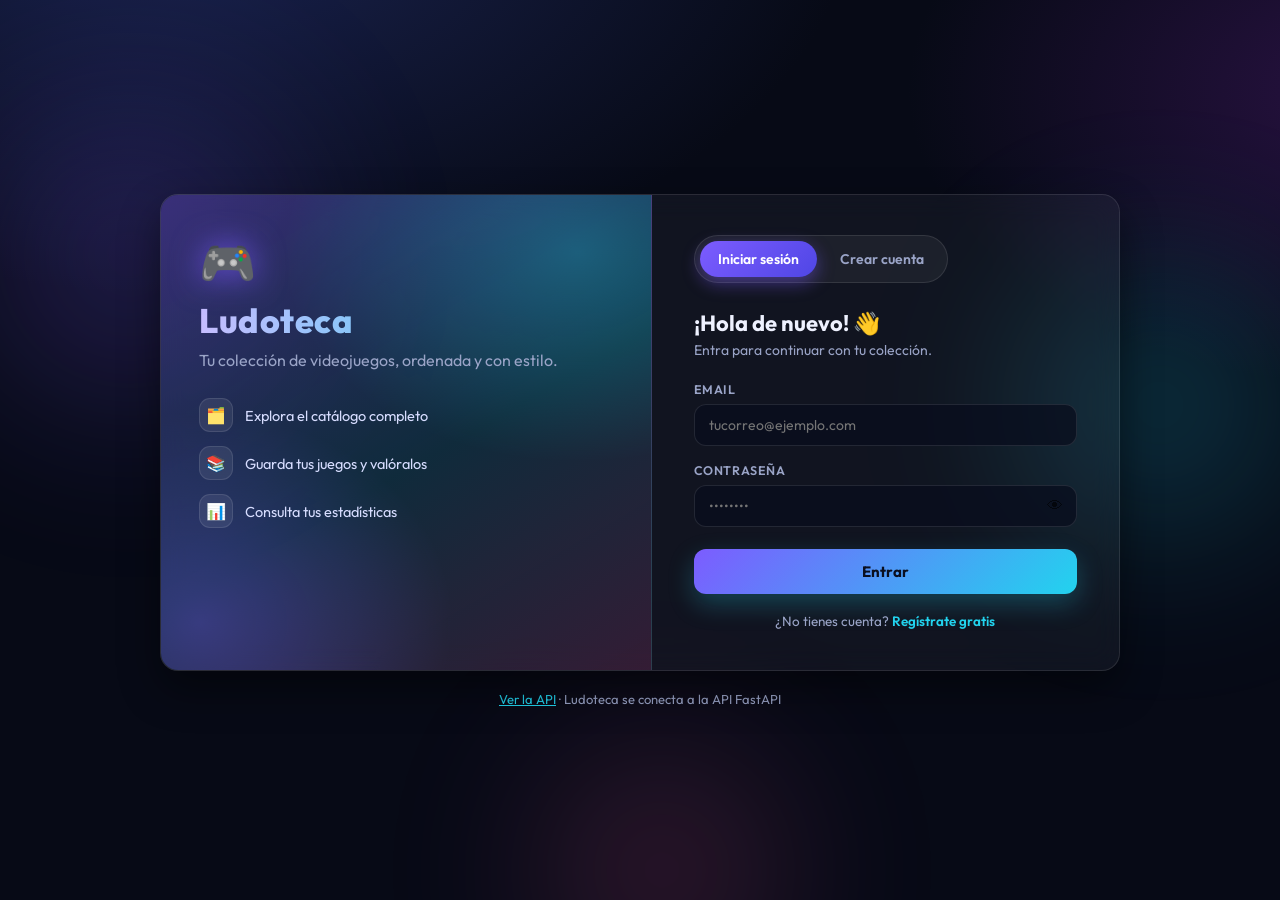
==== frontend/login.html @ 8a9a47ad "Agregado inicio de sesión" ====
<!doctype html>
<html lang="es">
<head>
  <meta charset="utf-8">
  <meta name="viewport" content="width=device-width, initial-scale=1">
  <meta name="theme-color" content="#070a16">
  <title>Entrar · Ludoteca</title>
  <link rel="preconnect" href="https://fonts.googleapis.com">
  <link rel="preconnect" href="https://fonts.gstatic.com" crossorigin>
  <link href="https://fonts.googleapis.com/css2?family=Outfit:wght@400;500;700;800&family=Inter:wght@400;500;600&display=swap" rel="stylesheet">
  <link rel="stylesheet" href="styles.css">
</head>
<body class="auth-body">
  <!-- Fondo animado -->
  <div class="blobs" aria-hidden="true">
    <span class="blob b1"></span>
    <span class="blob b2"></span>
    <span class="blob b3"></span>
  </div>

  <main class="auth-envoltorio">
    <section class="auth-card glass">
      <!-- Lado decorativo -->
      <aside class="auth-lado">
        <div class="auth-lado-contenido">
          <span class="auth-logo">🎮</span>
          <h1 class="auth-marca">Ludoteca</h1>
          <p class="auth-claim">Tu colección de videojuegos, ordenada y con estilo.</p>
          <ul class="auth-puntos">
            <li><span>🗂️</span> Explora el catálogo completo</li>
            <li><span>📚</span> Guarda tus juegos y valóralos</li>
            <li><span>📊</span> Consulta tus estadísticas</li>
          </ul>
        </div>
        <div class="auth-lado-brillo" aria-hidden="true"></div>
      </aside>

      <!-- Lado del formulario -->
      <div class="auth-form-lado">
        <div class="auth-tabs" role="tablist">
          <button class="auth-tab activo" id="tab-login" data-vista="login" role="tab">Iniciar sesión</button>
          <button class="auth-tab" id="tab-registro" data-vista="registro" role="tab">Crear cuenta</button>
        </div>

        <!-- Formulario: iniciar sesión -->
        <form class="auth-form" id="form-login" novalidate>
          <h2>¡Hola de nuevo! 👋</h2>
          <p class="auth-sub">Entra para continuar con tu colección.</p>

          <label class="auth-campo">
            <span>Email</span>
            <input type="email" name="email" autocomplete="username"
                   placeholder="tucorreo@ejemplo.com" required>
          </label>

          <label class="auth-campo">
            <span>Contraseña</span>
            <span class="auth-input-con-pico">
              <input type="password" name="password" autocomplete="current-password"
                     placeholder="••••••••" required>
              <button type="button" class="auth-ojo" data-ver title="Mostrar contraseña">👁</button>
            </span>
          </label>

          <button type="submit" class="btn btn-primario auth-enviar">Entrar</button>
          <p class="auth-pie-texto">
            ¿No tienes cuenta?
            <a href="#" data-ir="registro">Regístrate gratis</a>
          </p>
        </form>

        <!-- Formulario: crear cuenta -->
        <form class="auth-form" id="form-registro" novalidate hidden>
          <h2>Crea tu cuenta ✨</h2>
          <p class="auth-sub">Tardas menos que en instalar un juego.</p>

          <label class="auth-campo">
            <span>Nombre</span>
            <input type="text" name="nombre" autocomplete="nickname"
                   placeholder="¿Cómo te llamas?" maxlength="50" required>
          </label>

          <label class="auth-campo">
            <span>Email</span>
            <input type="email" name="email" autocomplete="username"
                   placeholder="tucorreo@ejemplo.com" required>
          </label>

          <label class="auth-campo">
            <span>Contraseña</span>
            <span class="auth-input-con-pico">
              <input type="password" name="password" autocomplete="new-password"
                     placeholder="Mínimo 6 caracteres" minlength="6" maxlength="72" required>
              <button type="button" class="auth-ojo" data-ver title="Mostrar contraseña">👁</button>
            </span>
          </label>

          <button type="submit" class="btn btn-primario auth-enviar">Crear cuenta</button>
          <p class="auth-pie-texto">
            ¿Ya tienes cuenta?
            <a href="#" data-ir="login">Inicia sesión</a>
          </p>
        </form>

        <p class="auth-aviso" id="auth-aviso" hidden></p>
      </div>
    </section>

    <p class="auth-volver">
      <a id="enlace-docs" href="/docs" target="_blank" rel="noopener">Ver la API</a>
      · Ludoteca se conecta a la API FastAPI
    </p>
  </main>

  <div class="toasts" id="toasts"></div>
  <script src="auth.js"></script>
</body>
</html>
---- frontend/styles.css ----
/* ============================================================
   Ludoteca · estilos
   ============================================================ */
:root {
  --bg: #070a16;
  --bg-2: #0d1226;
  --panel: rgba(255, 255, 255, 0.045);
  --panel-fuerte: rgba(255, 255, 255, 0.075);
  --borde: rgba(255, 255, 255, 0.10);
  --texto: #eef1ff;
  --suave: #9aa4c7;
  --violeta: #7c5cff;
  --cyan: #22d3ee;
  --rosa: #ff5ea8;
  --verde: #34d399;
  --ambar: #fbbf24;
  --rojo: #f87171;
  --radio: 18px;
  --sombra: 0 18px 40px rgba(0, 0, 0, 0.45);
  --fuente: "Outfit", "Inter", system-ui, sans-serif;
}

* { box-sizing: border-box; }

html, body { height: 100%; }

body {
  margin: 0;
  font-family: var(--fuente);
  color: var(--texto);
  background: radial-gradient(1200px 700px at 15% -10%, #1a2350 0%, transparent 55%),
              radial-gradient(1000px 600px at 110% 10%, #2a1244 0%, transparent 50%),
              var(--bg);
  min-height: 100vh;
  overflow-x: hidden;
}

body.sin-scroll { overflow: hidden; }

a { color: var(--cyan); }

/* ---------- Fondo animado ---------- */
.blobs { position: fixed; inset: 0; z-index: -1; overflow: hidden; }
.blob {
  position: absolute; border-radius: 50%;
  filter: blur(90px); opacity: 0.35;
  animation: flotar 18s ease-in-out infinite;
}
.b1 { width: 420px; height: 420px; left: -80px; top: 5%;
      background: radial-gradient(circle, var(--violeta), transparent 70%); }
.b2 { width: 360px; height: 360px; right: -60px; top: 25%;
      background: radial-gradient(circle, var(--cyan), transparent 70%);
      animation-delay: -6s; }
.b3 { width: 300px; height: 300px; left: 40%; bottom: -120px;
      background: radial-gradient(circle, var(--rosa), transparent 70%);
      animation-delay: -12s; }
@keyframes flotar {
  0%, 100% { transform: translate(0, 0) scale(1); }
  50% { transform: translate(40px, -35px) scale(1.12); }
}

/* ---------- Cristal ---------- */
.glass {
  background: var(--panel);
  border: 1px solid var(--borde);
  border-radius: var(--radio);
  backdrop-filter: blur(14px);
  -webkit-backdrop-filter: blur(14px);
}

/* ---------- Cabecera ---------- */
.topbar {
  position: sticky; top: 0; z-index: 40;
  display: flex; align-items: center; gap: 18px; flex-wrap: wrap;
  padding: 14px clamp(16px, 4vw, 40px);
  background: rgba(7, 10, 22, 0.72);
  backdrop-filter: blur(16px);
  border-bottom: 1px solid var(--borde);
}
.brand { display: flex; align-items: center; gap: 12px; margin-right: auto; }
.logo {
  font-size: 30px; line-height: 1;
  filter: drop-shadow(0 0 12px rgba(124, 92, 255, 0.7));
  animation: girar 6s ease-in-out infinite;
}
@keyframes girar { 0%,100% { transform: rotate(-8deg); } 50% { transform: rotate(8deg); } }
.brand-texto h1 {
  margin: 0; font-size: 22px; font-weight: 800; letter-spacing: 0.4px;
  background: linear-gradient(90deg, #c7bdff, var(--cyan));
  -webkit-background-clip: text; background-clip: text; color: transparent;
}
.brand-texto p { margin: 0; font-size: 12px; color: var(--suave); }

/* Botón "Nuevo juego" + chip de usuario */
.topbar-acciones { display: flex; align-items: center; gap: 16px; }

.tabs { display: flex; gap: 6px; background: rgba(255,255,255,.04);
        padding: 5px; border-radius: 999px; border: 1px solid var(--borde); }
.tab {
  border: none; background: transparent; color: var(--suave);
  font-family: inherit; font-size: 14px; font-weight: 600;
  padding: 9px 16px; border-radius: 999px; cursor: pointer;
  transition: all .22s ease;
}
.tab:hover { color: var(--texto); }
.tab.activo {
  color: #fff; background: linear-gradient(135deg, var(--violeta), #4f46e5);
  box-shadow: 0 6px 18px rgba(124, 92, 255, 0.45);
}

/* ---------- Botones ---------- */
.btn {
  font-family: inherit; font-size: 14px; font-weight: 600;
  border: none; border-radius: 12px; padding: 11px 18px;
  cursor: pointer; transition: transform .15s ease, box-shadow .2s ease, background .2s;
  color: var(--texto); background: var(--panel-fuerte);
}
.btn:hover { transform: translateY(-1px); }
.btn:active { transform: translateY(0); }
.btn:disabled { opacity: .4; cursor: not-allowed; transform: none; }
.btn-primario {
  background: linear-gradient(135deg, var(--violeta), var(--cyan));
  color: #0a0f20; font-weight: 700;
  box-shadow: 0 10px 26px rgba(34, 211, 238, 0.25);
}
.btn-fantasma { background: transparent; border: 1px solid var(--borde); color: var(--suave); }
.btn-fantasma:hover { color: var(--texto); border-color: var(--violeta); }
.btn-peligro { background: rgba(248, 113, 113, .14); color: var(--rojo); border: 1px solid rgba(248,113,113,.35); }
.btn-sm { padding: 8px 12px; font-size: 13px; border-radius: 10px; }

/* ---------- Layout ---------- */
main { padding: clamp(18px, 4vw, 40px); max-width: 1500px; margin: 0 auto; }
.tab-panel { display: none; animation: aparecer .35s ease; }
.tab-panel.active { display: block; }
@keyframes aparecer { from { opacity: 0; transform: translateY(10px); } to { opacity: 1; transform: none; } }

/* ---------- Hero ---------- */
.hero {
  display: flex; align-items: center; gap: 24px; flex-wrap: wrap;
  padding: 26px 30px; margin-bottom: 18px;
  background:
    linear-gradient(120deg, rgba(124,92,255,.18), rgba(34,211,238,.10)),
    var(--panel);
}
.hero h2 { margin: 0 0 6px; font-size: clamp(20px, 3vw, 28px); }
.hero p { margin: 0; color: var(--suave); max-width: 62ch; line-height: 1.55; }
.hero-dato {
  margin-left: auto; text-align: center; padding-left: 24px;
  border-left: 1px solid var(--borde);
}
.hero-num {
  display: block; font-size: 40px; font-weight: 800; line-height: 1;
  background: linear-gradient(90deg, var(--cyan), var(--violeta));
  -webkit-background-clip: text; background-clip: text; color: transparent;
}
.hero-lbl { font-size: 12px; color: var(--suave); text-transform: uppercase; letter-spacing: 1px; }

/* ---------- Filtros ---------- */
.filtros {
  display: flex; flex-wrap: wrap; gap: 12px; align-items: center;
  padding: 14px; margin-bottom: 22px;
}
.campo { position: relative; display: flex; align-items: center; }
.campo-buscar { flex: 1 1 260px; }
.campo .icono { position: absolute; left: 14px; opacity: .7; pointer-events: none; }
input[type="search"], input[type="text"], input[type="number"], input[type="url"],
input[type="email"], input[type="password"], input[type="date"], select, textarea {
  font-family: inherit; font-size: 14px; color: var(--texto);
  background: rgba(10, 14, 30, 0.75);
  border: 1px solid var(--borde); border-radius: 12px;
  padding: 11px 14px; outline: none; transition: border-color .2s, box-shadow .2s;
  width: 100%;
}
.campo-buscar input { padding-left: 40px; }
select { cursor: pointer; min-width: 170px; }
input:focus, select:focus, textarea:focus {
  border-color: var(--violeta); box-shadow: 0 0 0 3px rgba(124, 92, 255, .22);
}
option { background: #0d1226; color: var(--texto); }

/* Que el autocompletado del navegador no pinte los campos de blanco */
input:-webkit-autofill, input:-webkit-autofill:hover, input:-webkit-autofill:focus,
input:-webkit-autofill:active {
  -webkit-box-shadow: 0 0 0 1000px #0d1226 inset;
  box-shadow: 0 0 0 1000px #0d1226 inset;
  -webkit-text-fill-color: var(--texto);
  caret-color: var(--texto);
  transition: background-color 9999s ease-in-out 0s;
}
input:autofill { box-shadow: 0 0 0 1000px #0d1226 inset; }

/* Interruptor */
.interruptor { display: flex; align-items: center; gap: 10px; cursor: pointer;
               font-size: 14px; color: var(--suave); user-select: none; }
.interruptor input { display: none; }
.interruptor-pista {
  width: 44px; height: 24px; border-radius: 999px; background: rgba(255,255,255,.12);
  border: 1px solid var(--borde); position: relative; transition: background .2s;
}
.interruptor-bola {
  position: absolute; top: 2px; left: 2px; width: 18px; height: 18px; border-radius: 50%;
  background: var(--suave); transition: transform .22s ease, background .22s;
}
.interruptor input:checked + .interruptor-pista { background: rgba(124,92,255,.4); }
.interruptor input:checked + .interruptor-pista .interruptor-bola {
  transform: translateX(20px); background: var(--ambar);
}

/* ---------- Rejilla y tarjetas ---------- */
.grid {
  display: grid; gap: 18px;
  grid-template-columns: repeat(auto-fill, minmax(190px, 1fr));
}
.card {
  position: relative; border-radius: var(--radio); overflow: hidden;
  background: var(--panel); border: 1px solid var(--borde);
  transition: transform .25s ease, box-shadow .25s ease, border-color .25s;
  display: flex; flex-direction: column;
}
.card:hover {
  transform: translateY(-6px);
  border-color: rgba(124,92,255,.55);
  box-shadow: 0 22px 44px rgba(0,0,0,.5), 0 0 0 1px rgba(124,92,255,.25);
}
.cover {
  position: relative; aspect-ratio: 3 / 4; width: 100%;
  background: linear-gradient(160deg, #1b2242, #2a1c46 60%, #0d1226);
  display: grid; place-items: center; overflow: hidden;
}
.cover-fallback { font-size: 44px; opacity: .5; }
.cover img {
  position: absolute; inset: 0; width: 100%; height: 100%;
  object-fit: cover; transition: transform .35s ease, filter .35s;
}
.card:hover .cover img { transform: scale(1.06); filter: saturate(1.15); }
.card-body { padding: 12px 14px 14px; display: flex; flex-direction: column; gap: 7px; }
.card-top { display: flex; align-items: center; justify-content: space-between; gap: 8px; }
.anio { font-size: 12px; color: var(--suave); letter-spacing: .5px; }
.titulo { margin: 0; font-size: 15px; font-weight: 700; line-height: 1.25;
          display: -webkit-box; -webkit-line-clamp: 2; -webkit-box-orient: vertical; overflow: hidden; }
.sub { margin: 0; font-size: 12.5px; color: var(--suave); }
.pegi { margin: 0; font-size: 11.5px; color: var(--suave); }
.precio { margin: 0; font-size: 12.5px; color: var(--suave); }
.badge {
  font-size: 11.5px; font-weight: 700; padding: 3px 9px; border-radius: 999px;
  background: rgba(251, 191, 36, .15); color: var(--ambar); border: 1px solid rgba(251,191,36,.3);
}
.badge.nota { background: rgba(34,211,238,.14); color: var(--cyan); border-color: rgba(34,211,238,.32); }
.badge.fav { background: rgba(251,191,36,.18); color: var(--ambar); }
.chips { display: flex; flex-wrap: wrap; gap: 6px; }
.chip {
  font-size: 11px; padding: 3px 9px; border-radius: 999px;
  background: rgba(124,92,255,.16); color: #cfc6ff; border: 1px solid rgba(124,92,255,.3);
}
.estado-chip {
  font-size: 11px; padding: 3px 9px; border-radius: 999px; text-transform: capitalize;
  background: rgba(52,211,153,.14); color: var(--verde); border: 1px solid rgba(52,211,153,.3);
}

/* Acciones flotantes de la tarjeta */
.card-hover {
  position: absolute; inset: auto 0 0 0; padding: 12px;
  display: flex; gap: 8px; justify-content: center;
  background: linear-gradient(to top, rgba(7,10,22,.95), transparent);
  opacity: 0; transform: translateY(8px); transition: opacity .25s, transform .25s;
}
.card:hover .card-hover { opacity: 1; transform: none; }

.card-acciones {
  position: absolute; top: 10px; right: 10px; display: flex; gap: 6px;
  opacity: 0; transition: opacity .2s;
}
.card:hover .card-acciones { opacity: 1; }
.btn-icon {
  width: 34px; height: 34px; border-radius: 10px; cursor: pointer;
  border: 1px solid var(--borde); background: rgba(7,10,22,.8); color: var(--texto);
  font-size: 15px; display: grid; place-items: center; transition: transform .15s, background .2s;
  backdrop-filter: blur(6px);
}
.btn-icon:hover { transform: scale(1.1); }
.btn-icon.activo { color: var(--ambar); border-color: rgba(251,191,36,.5); }
.btn-icon.peligro:hover { color: var(--rojo); border-color: rgba(248,113,113,.5); }

/* Controles dentro de la tarjeta de colección */
.controles-coleccion { display: flex; gap: 8px; align-items: center; margin-top: 4px; }
.controles-coleccion select { padding: 7px 10px; font-size: 12.5px; min-width: 0; flex: 1; }
.input-mini {
  width: 62px; padding: 7px 8px; font-size: 12.5px; text-align: center; flex: none;
}
.valoracion { display: flex; align-items: center; gap: 4px; color: var(--suave); font-size: 12px; }

/* ---------- Paginador ---------- */
.pager { display: flex; align-items: center; justify-content: center; gap: 16px;
         margin: 26px 0 10px; flex-wrap: wrap; }
.pager-info { font-size: 13.5px; color: var(--suave); }
.pager-info b { color: var(--texto); }

/* ---------- KPIs ---------- */
.kpis {
  display: grid; gap: 14px; margin-bottom: 22px;
  grid-template-columns: repeat(auto-fit, minmax(170px, 1fr));
}
.kpi {
  padding: 18px 20px; border-radius: var(--radio);
  background: var(--panel); border: 1px solid var(--borde);
  display: flex; flex-direction: column; gap: 4px;
  transition: transform .2s, border-color .2s;
}
.kpi:hover { transform: translateY(-3px); border-color: rgba(34,211,238,.4); }
.kpi-valor { font-size: 26px; font-weight: 800; }
.kpi-etiqueta { font-size: 12px; color: var(--suave); text-transform: uppercase; letter-spacing: .8px; }
.kpi-icono { font-size: 18px; opacity: .9; }

/* ---------- Paneles de estadísticas ---------- */
.paneles {
  display: grid; gap: 18px;
  grid-template-columns: repeat(auto-fit, minmax(340px, 1fr));
}
.panel { padding: 22px; }
.panel h3 { margin: 0 0 16px; font-size: 16px; }
.barras { display: flex; flex-direction: column; gap: 12px; }
.barra { display: grid; grid-template-columns: 130px 1fr 44px; align-items: center; gap: 10px; }
.barra-etq { font-size: 12.5px; color: var(--suave); white-space: nowrap;
             overflow: hidden; text-overflow: ellipsis; }
.barra-pista { height: 10px; border-radius: 999px; background: rgba(255,255,255,.07); overflow: hidden; }
.barra-relleno {
  height: 100%; border-radius: 999px; width: 0;
  background: linear-gradient(90deg, var(--violeta), var(--cyan));
  transition: width .8s cubic-bezier(.2,.8,.2,1);
}
.barra-valor { font-size: 13px; font-weight: 700; text-align: right; }

.top-lista { list-style: none; margin: 0; padding: 0; display: flex; flex-direction: column; gap: 10px; }
.top-item { display: flex; align-items: center; gap: 12px; }
.top-mini {
  width: 42px; height: 56px; border-radius: 8px; object-fit: cover; flex: none;
  background: linear-gradient(160deg, #1b2242, #2a1c46); border: 1px solid var(--borde);
}
.top-txt { display: flex; flex-direction: column; gap: 2px; min-width: 0; }
.top-titulo { font-size: 13.5px; font-weight: 600; white-space: nowrap; overflow: hidden; text-overflow: ellipsis; }
.top-sub { font-size: 12px; color: var(--suave); }
.top-nota { margin-left: auto; font-weight: 800; color: var(--ambar); }

/* ---------- Estados vacíos / carga ---------- */
.vacio {
  grid-column: 1 / -1; text-align: center; color: var(--suave);
  padding: 60px 20px; font-size: 15px;
}
.skeleton {
  border-radius: var(--radio); border: 1px solid var(--borde);
  min-height: 300px;
  background: linear-gradient(100deg, rgba(255,255,255,.03) 30%, rgba(255,255,255,.09) 50%, rgba(255,255,255,.03) 70%);
  background-size: 200% 100%;
  animation: brillo 1.3s infinite linear;
}
@keyframes brillo { from { background-position: 200% 0; } to { background-position: -200% 0; } }

/* ---------- Modal ---------- */
.modal-fondo {
  position: fixed; inset: 0; z-index: 100; display: flex; align-items: center; justify-content: center;
  padding: 20px; background: rgba(4, 6, 14, 0.72);
  backdrop-filter: blur(6px); animation: fundido .2s ease;
}
.modal-fondo[hidden] { display: none; }
@keyframes fundido { from { opacity: 0; } to { opacity: 1; } }
.modal {
  position: relative; width: min(560px, 100%); max-height: 90vh; overflow-y: auto;
  background: linear-gradient(180deg, #141a33, #0c1020);
  border: 1px solid var(--borde); border-radius: 22px;
  box-shadow: var(--sombra); padding: 26px;
  animation: subir .28s cubic-bezier(.2,.9,.3,1.2);
}
.modal-ancho { width: min(860px, 100%); }
@keyframes subir { from { opacity: 0; transform: translateY(24px) scale(.97); } to { opacity: 1; transform: none; } }
.modal-cerrar {
  position: absolute; top: 14px; right: 14px; z-index: 2;
  width: 36px; height: 36px; border-radius: 10px; cursor: pointer;
  border: 1px solid var(--borde); background: rgba(7,10,22,.7); color: var(--suave);
  font-size: 15px; transition: color .2s, transform .15s;
}
.modal-cerrar:hover { color: var(--texto); transform: rotate(90deg); }
.cargando { padding: 50px; text-align: center; color: var(--suave); }

/* Ficha */
.ficha { display: grid; grid-template-columns: 240px 1fr; gap: 26px; }
.ficha-cover { border-radius: 16px; overflow: hidden; border: 1px solid var(--borde);
               aspect-ratio: 3/4; background: linear-gradient(160deg, #1b2242, #2a1c46);
               display: grid; place-items: center; }
.ficha-cover img { width: 100%; height: 100%; object-fit: cover; }
.ficha-cover .cover-fallback { font-size: 56px; }
.ficha h2 { margin: 0 0 6px; font-size: 24px; }
.ficha-meta { display: grid; grid-template-columns: repeat(auto-fit, minmax(120px, 1fr));
              gap: 10px; margin: 16px 0; }
.meta-caja { background: var(--panel); border: 1px solid var(--borde); border-radius: 12px; padding: 10px 12px; }
.meta-lbl { font-size: 11px; color: var(--suave); text-transform: uppercase; letter-spacing: .8px; }
.meta-val { font-size: 15px; font-weight: 700; margin-top: 3px; }
.ficha-desc { color: #cdd4ee; line-height: 1.65; font-size: 14.5px; margin: 0 0 16px; }
.ficha-acciones { display: flex; gap: 10px; flex-wrap: wrap; margin-top: 18px; }
.seccion-titulo { font-size: 13px; text-transform: uppercase; letter-spacing: 1px;
                  color: var(--suave); margin: 20px 0 10px; }

/* Formularios */
.form { display: grid; gap: 14px; }
.form-fila { display: grid; gap: 14px; grid-template-columns: repeat(auto-fit, minmax(160px, 1fr)); }
.form label { display: flex; flex-direction: column; gap: 6px; font-size: 12.5px; color: var(--suave); }
.form label span { font-weight: 600; }
textarea { resize: vertical; min-height: 96px; }
.chip-options { display: flex; flex-wrap: wrap; gap: 8px; }
.chip-opt { cursor: pointer; }
.chip-opt input { display: none; }
.chip-opt span {
  display: inline-block; font-size: 12.5px; padding: 7px 13px; border-radius: 999px;
  border: 1px solid var(--borde); background: var(--panel); color: var(--suave);
  transition: all .18s;
}
.chip-opt input:checked + span {
  background: linear-gradient(135deg, rgba(124,92,255,.9), rgba(34,211,238,.8));
  color: #07101f; font-weight: 700; border-color: transparent;
}
.form-acciones { display: flex; gap: 10px; justify-content: flex-end; margin-top: 8px; }

/* ---------- Toasts ---------- */
.toasts { position: fixed; right: 20px; bottom: 20px; z-index: 200;
          display: flex; flex-direction: column; gap: 10px; }
.toast {
  min-width: 240px; max-width: 360px; padding: 14px 16px; border-radius: 14px;
  background: rgba(13, 18, 38, .96); border: 1px solid var(--borde);
  border-left: 4px solid var(--verde); color: var(--texto); font-size: 13.5px;
  box-shadow: var(--sombra); animation: entrarToast .3s ease;
}
.toast.error { border-left-color: var(--rojo); }
.toast.info { border-left-color: var(--cyan); }
.toast.salir { opacity: 0; transform: translateX(30px); transition: all .3s; }
@keyframes entrarToast { from { opacity: 0; transform: translateX(40px); } to { opacity: 1; transform: none; } }

/* ---------- Pie ---------- */
.pie {
  max-width: 1500px; margin: 0 auto; padding: 22px clamp(18px, 4vw, 40px) 40px;
  display: flex; justify-content: space-between; gap: 14px; flex-wrap: wrap;
  color: var(--suave); font-size: 13px; border-top: 1px solid var(--borde);
}
.punto-estado::before {
  content: ""; display: inline-block; width: 9px; height: 9px; border-radius: 50%;
  background: var(--suave); margin-right: 8px; vertical-align: middle;
}
.punto-estado.ok::before { background: var(--verde); box-shadow: 0 0 10px var(--verde); }
.punto-estado.error::before { background: var(--rojo); }

/* ---------- Responsive ---------- */
@media (max-width: 860px) {
  .topbar { justify-content: space-between; }
  .tabs { order: 3; width: 100%; justify-content: center; }
  .brand { margin-right: 0; }
  .hero-dato { margin-left: 0; border-left: none; padding-left: 0; }
  .ficha { grid-template-columns: 1fr; }
  .ficha-cover { max-width: 240px; }
}
@media (max-width: 520px) {
  .grid { grid-template-columns: repeat(auto-fill, minmax(150px, 1fr)); }
  .barra { grid-template-columns: 96px 1fr 36px; }
}

/* ============================================================
   Autenticación (login / registro)
   ============================================================ */
.auth-body { display: grid; place-items: center; }
.auth-envoltorio {
  width: 100%; max-width: 1040px; margin: 0 auto; padding: 28px clamp(16px, 4vw, 40px);
  display: flex; flex-direction: column; gap: 16px; align-items: center;
}

.auth-card {
  width: 100%;
  display: grid; grid-template-columns: 1.05fr 1fr;
  overflow: hidden; box-shadow: var(--sombra);
}

/* --- Lado decorativo --- */
.auth-lado {
  position: relative; overflow: hidden;
  padding: 44px 38px;
  display: flex; flex-direction: column;
  background:
    linear-gradient(150deg, rgba(124,92,255,.35), rgba(34,211,238,.14) 55%, rgba(255,94,168,.16)),
    rgba(10, 14, 30, 0.55);
  border-right: 1px solid var(--borde);
}
.auth-lado-brillo {
  position: absolute; inset: 0; pointer-events: none;
  background:
    radial-gradient(420px 300px at 85% 12%, rgba(34,211,238,.30), transparent 70%),
    radial-gradient(360px 300px at 8% 90%, rgba(124,92,255,.35), transparent 70%);
}
.auth-lado-contenido { position: relative; z-index: 1; }
.auth-logo {
  font-size: 46px; line-height: 1; display: inline-block;
  filter: drop-shadow(0 0 16px rgba(124,92,255,.8));
  animation: girar 6s ease-in-out infinite;
}
.auth-marca {
  margin: 14px 0 6px; font-size: 34px; font-weight: 800; letter-spacing: .5px;
  background: linear-gradient(90deg, #c7bdff, var(--cyan));
  -webkit-background-clip: text; background-clip: text; color: transparent;
}
.auth-claim { margin: 0 0 26px; color: var(--suave); line-height: 1.55; max-width: 34ch; }
.auth-puntos { list-style: none; margin: 0; padding: 0; display: grid; gap: 14px; }
.auth-puntos li { display: flex; align-items: center; gap: 12px; font-size: 14.5px; color: #d7ddff; }
.auth-puntos span {
  width: 34px; height: 34px; border-radius: 11px; display: grid; place-items: center;
  background: rgba(255,255,255,.08); border: 1px solid var(--borde); font-size: 16px;
}

/* --- Lado del formulario --- */
.auth-form-lado { padding: 40px clamp(24px, 4vw, 42px); }
.auth-tabs {
  display: inline-flex; gap: 5px; padding: 5px; margin-bottom: 26px;
  background: rgba(255,255,255,.05); border: 1px solid var(--borde); border-radius: 999px;
}
.auth-tab {
  border: none; background: transparent; color: var(--suave); cursor: pointer;
  font-family: inherit; font-size: 14px; font-weight: 600; padding: 9px 18px; border-radius: 999px;
  transition: all .22s ease;
}
.auth-tab:hover { color: var(--texto); }
.auth-tab.activo {
  color: #fff; background: linear-gradient(135deg, var(--violeta), #4f46e5);
  box-shadow: 0 6px 18px rgba(124, 92, 255, .45);
}
.auth-form h2 { margin: 0 0 4px; font-size: 22px; }
.auth-sub { margin: 0 0 22px; color: var(--suave); font-size: 14px; }
.auth-campo { display: flex; flex-direction: column; gap: 7px; margin-bottom: 16px; }
.auth-campo > span:first-child {
  font-size: 12.5px; font-weight: 600; color: var(--suave);
  text-transform: uppercase; letter-spacing: .6px;
}
.auth-input-con-pico { position: relative; display: block; }
.auth-input-con-pico input { padding-right: 46px; }
.auth-ojo {
  position: absolute; right: 8px; top: 50%; transform: translateY(-50%);
  border: none; background: transparent; cursor: pointer; font-size: 16px;
  opacity: .6; padding: 6px; border-radius: 8px; transition: opacity .2s, background .2s;
}
.auth-ojo:hover { opacity: 1; background: rgba(255,255,255,.08); }
.auth-enviar { width: 100%; margin-top: 6px; padding: 13px 18px; font-size: 15px; }
.auth-pie-texto { margin: 18px 0 0; font-size: 13.5px; color: var(--suave); text-align: center; }
.auth-pie-texto a { color: var(--cyan); font-weight: 600; text-decoration: none; }
.auth-pie-texto a:hover { text-decoration: underline; }
.auth-aviso {
  margin: 18px 0 0; padding: 12px 14px; border-radius: 12px; font-size: 13.5px;
  background: rgba(248,113,113,.12); border: 1px solid rgba(248,113,113,.35); color: #ffc9c9;
}
.auth-volver { color: var(--suave); font-size: 13px; margin: 4px 0 0; }
.auth-volver a { color: var(--cyan); }

/* --- Chip de usuario en el panel --- */
.usuario-chip {
  display: flex; align-items: center; gap: 10px;
  padding: 6px 8px 6px 12px; border-radius: 999px;
  background: rgba(255,255,255,.05); border: 1px solid var(--borde);
}
.usuario-avatar {
  width: 30px; height: 30px; border-radius: 50%; display: grid; place-items: center;
  font-weight: 800; font-size: 13px; color: #0a0f20;
  background: linear-gradient(135deg, var(--violeta), var(--cyan));
}
.usuario-nombre { font-size: 13.5px; font-weight: 600; max-width: 130px;
                  overflow: hidden; text-overflow: ellipsis; white-space: nowrap; }
.usuario-salir {
  border: 1px solid var(--borde); background: transparent; color: var(--suave);
  font-family: inherit; font-size: 12.5px; font-weight: 600; cursor: pointer;
  padding: 6px 12px; border-radius: 999px; transition: all .2s;
}
.usuario-salir:hover { color: var(--rojo); border-color: rgba(248,113,113,.45); }

@media (max-width: 780px) {
  .auth-card { grid-template-columns: 1fr; }
  .auth-lado { border-right: none; border-bottom: 1px solid var(--borde); padding: 32px 28px; }
  .auth-puntos { display: none; }
  .usuario-nombre { display: none; }
}
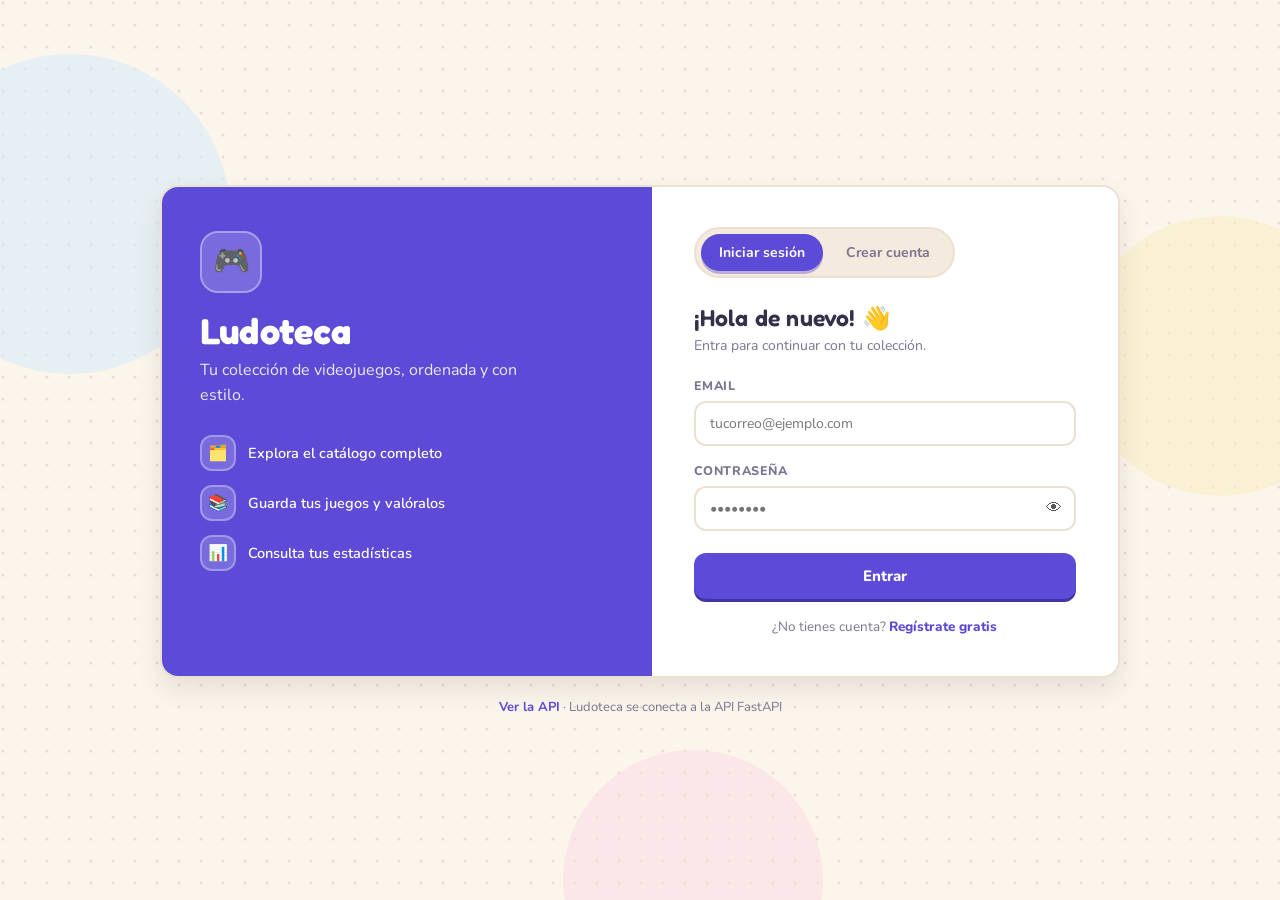
==== commit b459227f: "Subida con la paleta de colores kirby conoce stardew" ====
--- a/frontend/login.html
+++ b/frontend/login.html
@@ -3,11 +3,11 @@
 <head>
   <meta charset="utf-8">
   <meta name="viewport" content="width=device-width, initial-scale=1">
-  <meta name="theme-color" content="#070a16">
+  <meta name="theme-color" content="#FBF5EC">
   <title>Entrar · Ludoteca</title>
   <link rel="preconnect" href="https://fonts.googleapis.com">
   <link rel="preconnect" href="https://fonts.gstatic.com" crossorigin>
-  <link href="https://fonts.googleapis.com/css2?family=Outfit:wght@400;500;700;800&family=Inter:wght@400;500;600&display=swap" rel="stylesheet">
+  <link href="https://fonts.googleapis.com/css2?family=Fredoka:wght@500;600;700&family=Nunito:wght@400;600;700;800&display=swap" rel="stylesheet">
   <link rel="stylesheet" href="styles.css">
 </head>
 <body class="auth-body">
--- a/frontend/styles.css
+++ b/frontend/styles.css
@@ -1,23 +1,55 @@
 /* ============================================================
    Ludoteca · estilos
+   Tema "arcade cozy": colores planos, redondeado y sin degradados.
    ============================================================ */
 :root {
-  --bg: #070a16;
-  --bg-2: #0d1226;
-  --panel: rgba(255, 255, 255, 0.045);
-  --panel-fuerte: rgba(255, 255, 255, 0.075);
-  --borde: rgba(255, 255, 255, 0.10);
-  --texto: #eef1ff;
-  --suave: #9aa4c7;
-  --violeta: #7c5cff;
-  --cyan: #22d3ee;
-  --rosa: #ff5ea8;
-  --verde: #34d399;
-  --ambar: #fbbf24;
-  --rojo: #f87171;
-  --radio: 18px;
-  --sombra: 0 18px 40px rgba(0, 0, 0, 0.45);
-  --fuente: "Outfit", "Inter", system-ui, sans-serif;
+  /* --- Superficies (cálidas) --- */
+  --crema:      #FBF5EC;   /* fondo de la página */
+  --crema-2:    #F4EBDE;   /* fondo suave / pistas */
+  --blanco:     #FFFFFF;   /* tarjetas y paneles */
+  --tinta:      #34304A;   /* texto principal */
+  --tinta-suave:#7C7490;   /* texto secundario */
+  --linea:      #ECE0D1;   /* bordes */
+
+  /* --- Paleta de acentos (armonía cálida ↔ fría) --- */
+  --frambuesa:  #F0547E;
+  --mandarina:  #F7863A;
+  --limon:      #F2C230;
+  --menta:      #22B394;
+  --cielo:      #3FA6E6;
+  --uva:        #5B4BD6;
+
+  /* --- Tintes suaves (mismos tonos, aclarados) --- */
+  --frambuesa-t:#FCDDE7;
+  --mandarina-t:#FDE7D3;
+  --limon-t:    #FAEFC7;
+  --menta-t:    #D6F2E9;
+  --cielo-t:    #D9ECFA;
+  --uva-t:      #E7E4FB;
+  --rojo:       #E0583F;   /* peligro */
+  --rojo-t:     #FBDCD4;
+  --ambar:      #C98A00;   /* estrellas / favoritos */
+
+  /* --- Alias (compatibilidad con reglas existentes) --- */
+  --bg:         var(--crema);
+  --bg-2:       var(--crema-2);
+  --panel:      var(--blanco);
+  --panel-fuerte: var(--crema-2);
+  --borde:      var(--linea);
+  --texto:      var(--tinta);
+  --suave:      var(--tinta-suave);
+  --violeta:    var(--uva);
+  --cyan:       var(--cielo);
+  --rosa:       var(--frambuesa);
+  --verde:      var(--menta);
+
+  /* --- Formas y tipografía --- */
+  --radio:    18px;
+  --radio-sm: 12px;
+  --sombra:   0 12px 26px rgba(70, 52, 30, .10);
+  --hundido:  0 3px 0 rgba(52, 48, 74, .10);
+  --fuente:        "Nunito", "Segoe UI", system-ui, sans-serif;
+  --fuente-titulo: "Fredoka", "Nunito", system-ui, sans-serif;
 }
 
 * { box-sizing: border-box; }
@@ -27,45 +59,39 @@
 body {
   margin: 0;
   font-family: var(--fuente);
-  color: var(--texto);
-  background: radial-gradient(1200px 700px at 15% -10%, #1a2350 0%, transparent 55%),
-              radial-gradient(1000px 600px at 110% 10%, #2a1244 0%, transparent 50%),
-              var(--bg);
+  color: var(--tinta);
+  background-color: var(--crema);
+  /* Textura de puntitos (SVG, no es un degradado) */
+  background-image: url("data:image/svg+xml,%3Csvg xmlns='http://www.w3.org/2000/svg' width='22' height='22'%3E%3Ccircle cx='3' cy='3' r='1.5' fill='%23E8DBC8'/%3E%3C/svg%3E");
   min-height: 100vh;
   overflow-x: hidden;
+  -webkit-font-smoothing: antialiased;
 }
 
 body.sin-scroll { overflow: hidden; }
 
-a { color: var(--cyan); }
-
-/* ---------- Fondo animado ---------- */
-.blobs { position: fixed; inset: 0; z-index: -1; overflow: hidden; }
-.blob {
-  position: absolute; border-radius: 50%;
-  filter: blur(90px); opacity: 0.35;
-  animation: flotar 18s ease-in-out infinite;
-}
-.b1 { width: 420px; height: 420px; left: -80px; top: 5%;
-      background: radial-gradient(circle, var(--violeta), transparent 70%); }
-.b2 { width: 360px; height: 360px; right: -60px; top: 25%;
-      background: radial-gradient(circle, var(--cyan), transparent 70%);
-      animation-delay: -6s; }
-.b3 { width: 300px; height: 300px; left: 40%; bottom: -120px;
-      background: radial-gradient(circle, var(--rosa), transparent 70%);
-      animation-delay: -12s; }
+a { color: var(--uva); font-weight: 700; text-decoration: none; }
+a:hover { text-decoration: underline; }
+
+h1, h2, h3 { font-family: var(--fuente-titulo); font-weight: 600; letter-spacing: .2px; }
+
+/* ---------- Decoración de fondo (círculos planos) ---------- */
+.blobs { position: fixed; inset: 0; z-index: -1; overflow: hidden; pointer-events: none; }
+.blob { position: absolute; border-radius: 50%; opacity: .6; animation: flotar 22s ease-in-out infinite; }
+.b1 { width: 320px; height: 320px; left: -90px;  top: 6%;    background: var(--cielo-t); }
+.b2 { width: 280px; height: 280px; right: -80px; top: 24%;   background: var(--limon-t);   animation-delay: -7s; }
+.b3 { width: 260px; height: 260px; left: 44%;    bottom: -110px; background: var(--frambuesa-t); animation-delay: -13s; }
 @keyframes flotar {
   0%, 100% { transform: translate(0, 0) scale(1); }
-  50% { transform: translate(40px, -35px) scale(1.12); }
-}
-
-/* ---------- Cristal ---------- */
+  50%      { transform: translate(30px, -28px) scale(1.08); }
+}
+
+/* ---------- Superficie tipo tarjeta ---------- */
 .glass {
-  background: var(--panel);
-  border: 1px solid var(--borde);
+  background: var(--blanco);
+  border: 2px solid var(--linea);
   border-radius: var(--radio);
-  backdrop-filter: blur(14px);
-  -webkit-backdrop-filter: blur(14px);
+  box-shadow: var(--sombra);
 }
 
 /* ---------- Cabecera ---------- */
@@ -73,64 +99,73 @@
   position: sticky; top: 0; z-index: 40;
   display: flex; align-items: center; gap: 18px; flex-wrap: wrap;
   padding: 14px clamp(16px, 4vw, 40px);
-  background: rgba(7, 10, 22, 0.72);
-  backdrop-filter: blur(16px);
-  border-bottom: 1px solid var(--borde);
+  background: var(--blanco);
+  border-bottom: 2px solid var(--linea);
+  box-shadow: 0 2px 0 rgba(52, 48, 74, .04);
 }
 .brand { display: flex; align-items: center; gap: 12px; margin-right: auto; }
 .logo {
-  font-size: 30px; line-height: 1;
-  filter: drop-shadow(0 0 12px rgba(124, 92, 255, 0.7));
+  width: 44px; height: 44px; border-radius: 14px;
+  display: grid; place-items: center; font-size: 22px;
+  background: var(--uva);
+  box-shadow: 0 4px 0 rgba(91, 75, 214, .35);
   animation: girar 6s ease-in-out infinite;
 }
-@keyframes girar { 0%,100% { transform: rotate(-8deg); } 50% { transform: rotate(8deg); } }
-.brand-texto h1 {
-  margin: 0; font-size: 22px; font-weight: 800; letter-spacing: 0.4px;
-  background: linear-gradient(90deg, #c7bdff, var(--cyan));
-  -webkit-background-clip: text; background-clip: text; color: transparent;
-}
-.brand-texto p { margin: 0; font-size: 12px; color: var(--suave); }
+@keyframes girar { 0%,100% { transform: rotate(-7deg); } 50% { transform: rotate(7deg); } }
+.brand-texto h1 { margin: 0; font-size: 24px; font-weight: 700; color: var(--uva); }
+.brand-texto p  { margin: 0; font-size: 12px; color: var(--tinta-suave); }
 
 /* Botón "Nuevo juego" + chip de usuario */
 .topbar-acciones { display: flex; align-items: center; gap: 16px; }
 
-.tabs { display: flex; gap: 6px; background: rgba(255,255,255,.04);
-        padding: 5px; border-radius: 999px; border: 1px solid var(--borde); }
+.tabs {
+  display: flex; gap: 6px;
+  padding: 5px; border-radius: 999px;
+  background: var(--crema-2); border: 2px solid var(--linea);
+}
 .tab {
-  border: none; background: transparent; color: var(--suave);
-  font-family: inherit; font-size: 14px; font-weight: 600;
+  border: none; background: transparent; color: var(--tinta-suave);
+  font-family: inherit; font-size: 14px; font-weight: 700;
   padding: 9px 16px; border-radius: 999px; cursor: pointer;
-  transition: all .22s ease;
-}
-.tab:hover { color: var(--texto); }
+  transition: color .2s, background .2s, box-shadow .2s;
+}
+.tab:hover { color: var(--tinta); background: var(--blanco); }
 .tab.activo {
-  color: #fff; background: linear-gradient(135deg, var(--violeta), #4f46e5);
-  box-shadow: 0 6px 18px rgba(124, 92, 255, 0.45);
+  color: #fff; background: var(--uva);
+  box-shadow: 0 3px 0 rgba(91, 75, 214, .40);
 }
 
 /* ---------- Botones ---------- */
 .btn {
-  font-family: inherit; font-size: 14px; font-weight: 600;
-  border: none; border-radius: 12px; padding: 11px 18px;
-  cursor: pointer; transition: transform .15s ease, box-shadow .2s ease, background .2s;
-  color: var(--texto); background: var(--panel-fuerte);
-}
-.btn:hover { transform: translateY(-1px); }
-.btn:active { transform: translateY(0); }
-.btn:disabled { opacity: .4; cursor: not-allowed; transform: none; }
+  font-family: inherit; font-size: 14px; font-weight: 800;
+  border: none; border-radius: var(--radio-sm); padding: 11px 18px;
+  cursor: pointer; color: var(--tinta); background: var(--crema-2);
+  box-shadow: 0 3px 0 rgba(52, 48, 74, .12);
+  transition: transform .12s ease, box-shadow .12s ease, background .2s, border-color .2s;
+}
+.btn:hover  { transform: translateY(-2px); box-shadow: 0 5px 0 rgba(52, 48, 74, .14); }
+.btn:active { transform: translateY(1px);  box-shadow: 0 1px 0 rgba(52, 48, 74, .16); }
+.btn:disabled { opacity: .45; cursor: not-allowed; transform: none; box-shadow: none; }
 .btn-primario {
-  background: linear-gradient(135deg, var(--violeta), var(--cyan));
-  color: #0a0f20; font-weight: 700;
-  box-shadow: 0 10px 26px rgba(34, 211, 238, 0.25);
-}
-.btn-fantasma { background: transparent; border: 1px solid var(--borde); color: var(--suave); }
-.btn-fantasma:hover { color: var(--texto); border-color: var(--violeta); }
-.btn-peligro { background: rgba(248, 113, 113, .14); color: var(--rojo); border: 1px solid rgba(248,113,113,.35); }
+  background: var(--uva); color: #fff;
+  box-shadow: 0 3px 0 #3f33a8;
+}
+.btn-primario:hover  { box-shadow: 0 5px 0 #3f33a8; }
+.btn-primario:active { box-shadow: 0 1px 0 #3f33a8; }
+.btn-fantasma {
+  background: var(--blanco); border: 2px solid var(--linea); color: var(--tinta-suave);
+  box-shadow: 0 3px 0 rgba(52, 48, 74, .08);
+}
+.btn-fantasma:hover { color: var(--tinta); border-color: var(--uva); }
+.btn-peligro {
+  background: var(--rojo-t); color: var(--rojo);
+  box-shadow: 0 3px 0 rgba(224, 88, 63, .25);
+}
 .btn-sm { padding: 8px 12px; font-size: 13px; border-radius: 10px; }
 
 /* ---------- Layout ---------- */
 main { padding: clamp(18px, 4vw, 40px); max-width: 1500px; margin: 0 auto; }
-.tab-panel { display: none; animation: aparecer .35s ease; }
+.tab-panel { display: none; animation: aparecer .3s ease; }
 .tab-panel.active { display: block; }
 @keyframes aparecer { from { opacity: 0; transform: translateY(10px); } to { opacity: 1; transform: none; } }
 
@@ -138,22 +173,18 @@
 .hero {
   display: flex; align-items: center; gap: 24px; flex-wrap: wrap;
   padding: 26px 30px; margin-bottom: 18px;
-  background:
-    linear-gradient(120deg, rgba(124,92,255,.18), rgba(34,211,238,.10)),
-    var(--panel);
-}
-.hero h2 { margin: 0 0 6px; font-size: clamp(20px, 3vw, 28px); }
-.hero p { margin: 0; color: var(--suave); max-width: 62ch; line-height: 1.55; }
+}
+.hero h2 { margin: 0 0 6px; font-size: clamp(20px, 3vw, 28px); color: var(--tinta); }
+.hero p  { margin: 0; color: var(--tinta-suave); max-width: 62ch; line-height: 1.6; }
 .hero-dato {
   margin-left: auto; text-align: center; padding-left: 24px;
-  border-left: 1px solid var(--borde);
+  border-left: 2px solid var(--linea);
 }
 .hero-num {
-  display: block; font-size: 40px; font-weight: 800; line-height: 1;
-  background: linear-gradient(90deg, var(--cyan), var(--violeta));
-  -webkit-background-clip: text; background-clip: text; color: transparent;
-}
-.hero-lbl { font-size: 12px; color: var(--suave); text-transform: uppercase; letter-spacing: 1px; }
+  display: block; font-family: var(--fuente-titulo);
+  font-size: 42px; font-weight: 700; line-height: 1; color: var(--frambuesa);
+}
+.hero-lbl { font-size: 12px; color: var(--tinta-suave); text-transform: uppercase; letter-spacing: 1px; }
 
 /* ---------- Filtros ---------- */
 .filtros {
@@ -162,49 +193,52 @@
 }
 .campo { position: relative; display: flex; align-items: center; }
 .campo-buscar { flex: 1 1 260px; }
-.campo .icono { position: absolute; left: 14px; opacity: .7; pointer-events: none; }
+.campo .icono { position: absolute; left: 14px; opacity: .8; pointer-events: none; }
 input[type="search"], input[type="text"], input[type="number"], input[type="url"],
 input[type="email"], input[type="password"], input[type="date"], select, textarea {
-  font-family: inherit; font-size: 14px; color: var(--texto);
-  background: rgba(10, 14, 30, 0.75);
-  border: 1px solid var(--borde); border-radius: 12px;
-  padding: 11px 14px; outline: none; transition: border-color .2s, box-shadow .2s;
+  font-family: inherit; font-size: 14px; color: var(--tinta);
+  background: var(--blanco);
+  border: 2px solid var(--linea); border-radius: var(--radio-sm);
+  padding: 11px 14px; outline: none;
+  transition: border-color .2s, box-shadow .2s;
   width: 100%;
 }
 .campo-buscar input { padding-left: 40px; }
 select { cursor: pointer; min-width: 170px; }
 input:focus, select:focus, textarea:focus {
-  border-color: var(--violeta); box-shadow: 0 0 0 3px rgba(124, 92, 255, .22);
-}
-option { background: #0d1226; color: var(--texto); }
-
-/* Que el autocompletado del navegador no pinte los campos de blanco */
+  border-color: var(--uva); box-shadow: 0 0 0 4px var(--uva-t);
+}
+option { background: var(--blanco); color: var(--tinta); }
+
+/* Que el autocompletado del navegador no pinte los campos de blanco roto */
 input:-webkit-autofill, input:-webkit-autofill:hover, input:-webkit-autofill:focus,
 input:-webkit-autofill:active {
-  -webkit-box-shadow: 0 0 0 1000px #0d1226 inset;
-  box-shadow: 0 0 0 1000px #0d1226 inset;
-  -webkit-text-fill-color: var(--texto);
-  caret-color: var(--texto);
+  -webkit-box-shadow: 0 0 0 1000px var(--blanco) inset;
+  box-shadow: 0 0 0 1000px var(--blanco) inset;
+  -webkit-text-fill-color: var(--tinta);
+  caret-color: var(--tinta);
   transition: background-color 9999s ease-in-out 0s;
 }
-input:autofill { box-shadow: 0 0 0 1000px #0d1226 inset; }
+input:autofill { box-shadow: 0 0 0 1000px var(--blanco) inset; }
 
 /* Interruptor */
-.interruptor { display: flex; align-items: center; gap: 10px; cursor: pointer;
-               font-size: 14px; color: var(--suave); user-select: none; }
+.interruptor {
+  display: flex; align-items: center; gap: 10px; cursor: pointer;
+  font-size: 14px; font-weight: 700; color: var(--tinta-suave); user-select: none;
+}
 .interruptor input { display: none; }
 .interruptor-pista {
-  width: 44px; height: 24px; border-radius: 999px; background: rgba(255,255,255,.12);
-  border: 1px solid var(--borde); position: relative; transition: background .2s;
+  width: 44px; height: 24px; border-radius: 999px;
+  background: var(--crema-2); border: 2px solid var(--linea);
+  position: relative; transition: background .2s, border-color .2s;
 }
 .interruptor-bola {
-  position: absolute; top: 2px; left: 2px; width: 18px; height: 18px; border-radius: 50%;
-  background: var(--suave); transition: transform .22s ease, background .22s;
-}
-.interruptor input:checked + .interruptor-pista { background: rgba(124,92,255,.4); }
-.interruptor input:checked + .interruptor-pista .interruptor-bola {
-  transform: translateX(20px); background: var(--ambar);
-}
+  position: absolute; top: 2px; left: 2px; width: 16px; height: 16px; border-radius: 50%;
+  background: var(--blanco); box-shadow: 0 1px 3px rgba(0, 0, 0, .25);
+  transition: transform .2s ease;
+}
+.interruptor input:checked + .interruptor-pista { background: var(--menta); border-color: var(--menta); }
+.interruptor input:checked + .interruptor-pista .interruptor-bola { transform: translateX(20px); }
 
 /* ---------- Rejilla y tarjetas ---------- */
 .grid {
@@ -213,55 +247,66 @@
 }
 .card {
   position: relative; border-radius: var(--radio); overflow: hidden;
-  background: var(--panel); border: 1px solid var(--borde);
-  transition: transform .25s ease, box-shadow .25s ease, border-color .25s;
+  background: var(--blanco); border: 2px solid var(--linea);
+  transition: transform .2s ease, box-shadow .2s ease, border-color .2s;
   display: flex; flex-direction: column;
+  box-shadow: 0 4px 0 rgba(52, 48, 74, .06);
 }
 .card:hover {
   transform: translateY(-6px);
-  border-color: rgba(124,92,255,.55);
-  box-shadow: 0 22px 44px rgba(0,0,0,.5), 0 0 0 1px rgba(124,92,255,.25);
+  border-color: var(--uva);
+  box-shadow: 0 10px 0 rgba(91, 75, 214, .14);
 }
 .cover {
   position: relative; aspect-ratio: 3 / 4; width: 100%;
-  background: linear-gradient(160deg, #1b2242, #2a1c46 60%, #0d1226);
+  background: var(--uva-t);
   display: grid; place-items: center; overflow: hidden;
 }
-.cover-fallback { font-size: 44px; opacity: .5; }
+.cover-fallback { font-size: 44px; opacity: .8; }
 .cover img {
   position: absolute; inset: 0; width: 100%; height: 100%;
-  object-fit: cover; transition: transform .35s ease, filter .35s;
-}
-.card:hover .cover img { transform: scale(1.06); filter: saturate(1.15); }
+  object-fit: cover; transition: transform .35s ease;
+}
+.card:hover .cover img { transform: scale(1.05); }
 .card-body { padding: 12px 14px 14px; display: flex; flex-direction: column; gap: 7px; }
 .card-top { display: flex; align-items: center; justify-content: space-between; gap: 8px; }
-.anio { font-size: 12px; color: var(--suave); letter-spacing: .5px; }
-.titulo { margin: 0; font-size: 15px; font-weight: 700; line-height: 1.25;
-          display: -webkit-box; -webkit-line-clamp: 2; -webkit-box-orient: vertical; overflow: hidden; }
-.sub { margin: 0; font-size: 12.5px; color: var(--suave); }
-.pegi { margin: 0; font-size: 11.5px; color: var(--suave); }
-.precio { margin: 0; font-size: 12.5px; color: var(--suave); }
+.anio { font-size: 12px; color: var(--tinta-suave); font-weight: 700; letter-spacing: .5px; }
+.titulo {
+  margin: 0; font-size: 15px; font-weight: 800; line-height: 1.25; color: var(--tinta);
+  display: -webkit-box; -webkit-line-clamp: 2; -webkit-box-orient: vertical; overflow: hidden;
+}
+.sub    { margin: 0; font-size: 12.5px; color: var(--tinta-suave); }
+.pegi   { margin: 0; font-size: 11.5px; color: var(--tinta-suave); }
+.precio { margin: 0; font-size: 12.5px; color: var(--tinta-suave); }
 .badge {
-  font-size: 11.5px; font-weight: 700; padding: 3px 9px; border-radius: 999px;
-  background: rgba(251, 191, 36, .15); color: var(--ambar); border: 1px solid rgba(251,191,36,.3);
-}
-.badge.nota { background: rgba(34,211,238,.14); color: var(--cyan); border-color: rgba(34,211,238,.32); }
-.badge.fav { background: rgba(251,191,36,.18); color: var(--ambar); }
+  font-size: 11.5px; font-weight: 800; padding: 3px 9px; border-radius: 999px;
+  background: var(--limon-t); color: #8A6A00;
+}
+.badge.nota { background: var(--cielo-t); color: #16679F; }
+.badge.fav  { background: var(--frambuesa-t); color: #C22A5E; }
 .chips { display: flex; flex-wrap: wrap; gap: 6px; }
 .chip {
   font-size: 11px; padding: 3px 9px; border-radius: 999px;
-  background: rgba(124,92,255,.16); color: #cfc6ff; border: 1px solid rgba(124,92,255,.3);
+  background: var(--uva-t); color: #4B3EB8;
 }
 .estado-chip {
   font-size: 11px; padding: 3px 9px; border-radius: 999px; text-transform: capitalize;
-  background: rgba(52,211,153,.14); color: var(--verde); border: 1px solid rgba(52,211,153,.3);
-}
+  background: var(--menta-t); color: #0F7A5F;
+}
+
+/* Colores de carátula por posición (solo se ven mientras carga / sin imagen) */
+.grid .card:nth-child(6n+1) .cover { background: var(--frambuesa-t); }
+.grid .card:nth-child(6n+2) .cover { background: var(--limon-t); }
+.grid .card:nth-child(6n+3) .cover { background: var(--menta-t); }
+.grid .card:nth-child(6n+4) .cover { background: var(--cielo-t); }
+.grid .card:nth-child(6n+5) .cover { background: var(--uva-t); }
+.grid .card:nth-child(6n+6) .cover { background: var(--mandarina-t); }
 
 /* Acciones flotantes de la tarjeta */
 .card-hover {
   position: absolute; inset: auto 0 0 0; padding: 12px;
   display: flex; gap: 8px; justify-content: center;
-  background: linear-gradient(to top, rgba(7,10,22,.95), transparent);
+  background: rgba(255, 255, 255, .94);
   opacity: 0; transform: translateY(8px); transition: opacity .25s, transform .25s;
 }
 .card:hover .card-hover { opacity: 1; transform: none; }
@@ -273,43 +318,58 @@
 .card:hover .card-acciones { opacity: 1; }
 .btn-icon {
   width: 34px; height: 34px; border-radius: 10px; cursor: pointer;
-  border: 1px solid var(--borde); background: rgba(7,10,22,.8); color: var(--texto);
-  font-size: 15px; display: grid; place-items: center; transition: transform .15s, background .2s;
-  backdrop-filter: blur(6px);
+  border: 2px solid var(--linea); background: var(--blanco); color: var(--tinta);
+  font-size: 15px; display: grid; place-items: center;
+  transition: transform .15s, background .2s, color .2s, border-color .2s;
+  box-shadow: 0 2px 0 rgba(52, 48, 74, .10);
 }
 .btn-icon:hover { transform: scale(1.1); }
-.btn-icon.activo { color: var(--ambar); border-color: rgba(251,191,36,.5); }
-.btn-icon.peligro:hover { color: var(--rojo); border-color: rgba(248,113,113,.5); }
+.btn-icon.activo { color: #E2A100; border-color: var(--limon); background: var(--limon-t); }
+.btn-icon.peligro:hover { color: var(--rojo); border-color: var(--rojo); background: var(--rojo-t); }
 
 /* Controles dentro de la tarjeta de colección */
 .controles-coleccion { display: flex; gap: 8px; align-items: center; margin-top: 4px; }
 .controles-coleccion select { padding: 7px 10px; font-size: 12.5px; min-width: 0; flex: 1; }
-.input-mini {
-  width: 62px; padding: 7px 8px; font-size: 12.5px; text-align: center; flex: none;
-}
-.valoracion { display: flex; align-items: center; gap: 4px; color: var(--suave); font-size: 12px; }
+.input-mini { width: 62px; padding: 7px 8px; font-size: 12.5px; text-align: center; flex: none; }
+.valoracion { display: flex; align-items: center; gap: 4px; color: var(--tinta-suave); font-size: 12px; }
 
 /* ---------- Paginador ---------- */
-.pager { display: flex; align-items: center; justify-content: center; gap: 16px;
-         margin: 26px 0 10px; flex-wrap: wrap; }
-.pager-info { font-size: 13.5px; color: var(--suave); }
-.pager-info b { color: var(--texto); }
-
-/* ---------- KPIs ---------- */
+.pager {
+  display: flex; align-items: center; justify-content: center; gap: 16px;
+  margin: 26px 0 10px; flex-wrap: wrap;
+}
+.pager-info { font-size: 13.5px; color: var(--tinta-suave); }
+.pager-info b { color: var(--tinta); }
+
+/* ---------- KPIs (cada uno con su color) ---------- */
 .kpis {
   display: grid; gap: 14px; margin-bottom: 22px;
   grid-template-columns: repeat(auto-fit, minmax(170px, 1fr));
 }
 .kpi {
   padding: 18px 20px; border-radius: var(--radio);
-  background: var(--panel); border: 1px solid var(--borde);
+  background: var(--blanco); border: 2px solid var(--linea); border-left-width: 7px;
   display: flex; flex-direction: column; gap: 4px;
-  transition: transform .2s, border-color .2s;
-}
-.kpi:hover { transform: translateY(-3px); border-color: rgba(34,211,238,.4); }
-.kpi-valor { font-size: 26px; font-weight: 800; }
-.kpi-etiqueta { font-size: 12px; color: var(--suave); text-transform: uppercase; letter-spacing: .8px; }
-.kpi-icono { font-size: 18px; opacity: .9; }
+  box-shadow: 0 4px 0 rgba(52, 48, 74, .06);
+  transition: transform .2s;
+}
+.kpi:hover { transform: translateY(-3px); }
+.kpi-valor    { font-family: var(--fuente-titulo); font-size: 27px; font-weight: 700; }
+.kpi-etiqueta { font-size: 12px; color: var(--tinta-suave); text-transform: uppercase; letter-spacing: .8px; }
+.kpi-icono    { font-size: 18px; }
+
+.kpi:nth-child(6n+1) { border-left-color: var(--frambuesa); }
+.kpi:nth-child(6n+1) .kpi-valor { color: var(--frambuesa); }
+.kpi:nth-child(6n+2) { border-left-color: var(--limon); }
+.kpi:nth-child(6n+2) .kpi-valor { color: #B58A00; }
+.kpi:nth-child(6n+3) { border-left-color: var(--menta); }
+.kpi:nth-child(6n+3) .kpi-valor { color: #0F8C72; }
+.kpi:nth-child(6n+4) { border-left-color: var(--cielo); }
+.kpi:nth-child(6n+4) .kpi-valor { color: #2277B8; }
+.kpi:nth-child(6n+5) { border-left-color: var(--uva); }
+.kpi:nth-child(6n+5) .kpi-valor { color: var(--uva); }
+.kpi:nth-child(6n+6) { border-left-color: var(--mandarina); }
+.kpi:nth-child(6n+6) .kpi-valor { color: #C4661E; }
 
 /* ---------- Paneles de estadísticas ---------- */
 .paneles {
@@ -317,105 +377,118 @@
   grid-template-columns: repeat(auto-fit, minmax(340px, 1fr));
 }
 .panel { padding: 22px; }
-.panel h3 { margin: 0 0 16px; font-size: 16px; }
+.panel h3 { margin: 0 0 16px; font-size: 16px; font-weight: 600; color: var(--tinta); }
+.paneles .panel:nth-child(4n+1) { border-top: 6px solid var(--uva); }
+.paneles .panel:nth-child(4n+2) { border-top: 6px solid var(--menta); }
+.paneles .panel:nth-child(4n+3) { border-top: 6px solid var(--limon); }
+.paneles .panel:nth-child(4n+4) { border-top: 6px solid var(--frambuesa); }
+
 .barras { display: flex; flex-direction: column; gap: 12px; }
 .barra { display: grid; grid-template-columns: 130px 1fr 44px; align-items: center; gap: 10px; }
-.barra-etq { font-size: 12.5px; color: var(--suave); white-space: nowrap;
-             overflow: hidden; text-overflow: ellipsis; }
-.barra-pista { height: 10px; border-radius: 999px; background: rgba(255,255,255,.07); overflow: hidden; }
+.barra-etq {
+  font-size: 12.5px; color: var(--tinta-suave); white-space: nowrap;
+  overflow: hidden; text-overflow: ellipsis;
+}
+.barra-pista { height: 12px; border-radius: 999px; background: var(--crema-2); overflow: hidden; }
 .barra-relleno {
-  height: 100%; border-radius: 999px; width: 0;
-  background: linear-gradient(90deg, var(--violeta), var(--cyan));
-  transition: width .8s cubic-bezier(.2,.8,.2,1);
-}
-.barra-valor { font-size: 13px; font-weight: 700; text-align: right; }
+  height: 100%; border-radius: 999px; width: 0; background: var(--uva);
+  transition: width .8s cubic-bezier(.2, .8, .2, 1);
+}
+.barra-valor { font-size: 13px; font-weight: 800; text-align: right; color: var(--tinta); }
+
+.barras .barra:nth-child(5n+1) .barra-relleno { background: var(--frambuesa); }
+.barras .barra:nth-child(5n+2) .barra-relleno { background: var(--limon); }
+.barras .barra:nth-child(5n+3) .barra-relleno { background: var(--menta); }
+.barras .barra:nth-child(5n+4) .barra-relleno { background: var(--cielo); }
+.barras .barra:nth-child(5n+5) .barra-relleno { background: var(--mandarina); }
 
 .top-lista { list-style: none; margin: 0; padding: 0; display: flex; flex-direction: column; gap: 10px; }
 .top-item { display: flex; align-items: center; gap: 12px; }
 .top-mini {
-  width: 42px; height: 56px; border-radius: 8px; object-fit: cover; flex: none;
-  background: linear-gradient(160deg, #1b2242, #2a1c46); border: 1px solid var(--borde);
+  width: 42px; height: 56px; border-radius: 10px; object-fit: cover; flex: none;
+  background: var(--uva-t); border: 2px solid var(--linea);
 }
 .top-txt { display: flex; flex-direction: column; gap: 2px; min-width: 0; }
-.top-titulo { font-size: 13.5px; font-weight: 600; white-space: nowrap; overflow: hidden; text-overflow: ellipsis; }
-.top-sub { font-size: 12px; color: var(--suave); }
+.top-titulo { font-size: 13.5px; font-weight: 800; white-space: nowrap; overflow: hidden; text-overflow: ellipsis; }
+.top-sub { font-size: 12px; color: var(--tinta-suave); }
 .top-nota { margin-left: auto; font-weight: 800; color: var(--ambar); }
 
 /* ---------- Estados vacíos / carga ---------- */
 .vacio {
-  grid-column: 1 / -1; text-align: center; color: var(--suave);
+  grid-column: 1 / -1; text-align: center; color: var(--tinta-suave);
   padding: 60px 20px; font-size: 15px;
 }
 .skeleton {
-  border-radius: var(--radio); border: 1px solid var(--borde);
-  min-height: 300px;
-  background: linear-gradient(100deg, rgba(255,255,255,.03) 30%, rgba(255,255,255,.09) 50%, rgba(255,255,255,.03) 70%);
-  background-size: 200% 100%;
-  animation: brillo 1.3s infinite linear;
-}
-@keyframes brillo { from { background-position: 200% 0; } to { background-position: -200% 0; } }
+  border-radius: var(--radio); border: 2px solid var(--linea);
+  min-height: 300px; background: var(--crema-2);
+  animation: pulso 1.2s ease-in-out infinite;
+}
+@keyframes pulso { 0%, 100% { opacity: 1; } 50% { opacity: .5; } }
 
 /* ---------- Modal ---------- */
 .modal-fondo {
   position: fixed; inset: 0; z-index: 100; display: flex; align-items: center; justify-content: center;
-  padding: 20px; background: rgba(4, 6, 14, 0.72);
-  backdrop-filter: blur(6px); animation: fundido .2s ease;
+  padding: 20px; background: rgba(52, 48, 74, .45);
+  animation: fundido .2s ease;
 }
 .modal-fondo[hidden] { display: none; }
 @keyframes fundido { from { opacity: 0; } to { opacity: 1; } }
 .modal {
   position: relative; width: min(560px, 100%); max-height: 90vh; overflow-y: auto;
-  background: linear-gradient(180deg, #141a33, #0c1020);
-  border: 1px solid var(--borde); border-radius: 22px;
-  box-shadow: var(--sombra); padding: 26px;
-  animation: subir .28s cubic-bezier(.2,.9,.3,1.2);
+  background: var(--blanco); border: 2px solid var(--linea); border-radius: 22px;
+  box-shadow: 0 24px 60px rgba(52, 48, 74, .30); padding: 26px;
+  animation: subir .28s cubic-bezier(.2, .9, .3, 1.2);
 }
 .modal-ancho { width: min(860px, 100%); }
 @keyframes subir { from { opacity: 0; transform: translateY(24px) scale(.97); } to { opacity: 1; transform: none; } }
 .modal-cerrar {
   position: absolute; top: 14px; right: 14px; z-index: 2;
-  width: 36px; height: 36px; border-radius: 10px; cursor: pointer;
-  border: 1px solid var(--borde); background: rgba(7,10,22,.7); color: var(--suave);
-  font-size: 15px; transition: color .2s, transform .15s;
-}
-.modal-cerrar:hover { color: var(--texto); transform: rotate(90deg); }
-.cargando { padding: 50px; text-align: center; color: var(--suave); }
+  width: 36px; height: 36px; border-radius: 12px; cursor: pointer;
+  border: 2px solid var(--linea); background: var(--crema-2); color: var(--tinta-suave);
+  font-size: 15px; transition: color .2s, transform .15s, border-color .2s;
+}
+.modal-cerrar:hover { color: var(--tinta); border-color: var(--uva); transform: rotate(90deg); }
+.cargando { padding: 50px; text-align: center; color: var(--tinta-suave); }
 
 /* Ficha */
 .ficha { display: grid; grid-template-columns: 240px 1fr; gap: 26px; }
-.ficha-cover { border-radius: 16px; overflow: hidden; border: 1px solid var(--borde);
-               aspect-ratio: 3/4; background: linear-gradient(160deg, #1b2242, #2a1c46);
-               display: grid; place-items: center; }
+.ficha-cover {
+  border-radius: 16px; overflow: hidden; border: 2px solid var(--linea);
+  aspect-ratio: 3/4; background: var(--uva-t); display: grid; place-items: center;
+}
 .ficha-cover img { width: 100%; height: 100%; object-fit: cover; }
 .ficha-cover .cover-fallback { font-size: 56px; }
 .ficha h2 { margin: 0 0 6px; font-size: 24px; }
-.ficha-meta { display: grid; grid-template-columns: repeat(auto-fit, minmax(120px, 1fr));
-              gap: 10px; margin: 16px 0; }
-.meta-caja { background: var(--panel); border: 1px solid var(--borde); border-radius: 12px; padding: 10px 12px; }
-.meta-lbl { font-size: 11px; color: var(--suave); text-transform: uppercase; letter-spacing: .8px; }
-.meta-val { font-size: 15px; font-weight: 700; margin-top: 3px; }
-.ficha-desc { color: #cdd4ee; line-height: 1.65; font-size: 14.5px; margin: 0 0 16px; }
+.ficha-meta {
+  display: grid; grid-template-columns: repeat(auto-fit, minmax(120px, 1fr));
+  gap: 10px; margin: 16px 0;
+}
+.meta-caja { background: var(--crema); border: 2px solid var(--linea); border-radius: 12px; padding: 10px 12px; }
+.meta-lbl { font-size: 11px; color: var(--tinta-suave); text-transform: uppercase; letter-spacing: .8px; }
+.meta-val { font-size: 15px; font-weight: 800; margin-top: 3px; }
+.ficha-desc { color: #4C4763; line-height: 1.7; font-size: 14.5px; margin: 0 0 16px; }
 .ficha-acciones { display: flex; gap: 10px; flex-wrap: wrap; margin-top: 18px; }
-.seccion-titulo { font-size: 13px; text-transform: uppercase; letter-spacing: 1px;
-                  color: var(--suave); margin: 20px 0 10px; }
+.seccion-titulo {
+  font-size: 13px; text-transform: uppercase; letter-spacing: 1px;
+  color: var(--tinta-suave); margin: 20px 0 10px; font-weight: 800;
+}
 
 /* Formularios */
 .form { display: grid; gap: 14px; }
 .form-fila { display: grid; gap: 14px; grid-template-columns: repeat(auto-fit, minmax(160px, 1fr)); }
-.form label { display: flex; flex-direction: column; gap: 6px; font-size: 12.5px; color: var(--suave); }
-.form label span { font-weight: 600; }
+.form label { display: flex; flex-direction: column; gap: 6px; font-size: 12.5px; color: var(--tinta-suave); }
+.form label span { font-weight: 700; }
 textarea { resize: vertical; min-height: 96px; }
 .chip-options { display: flex; flex-wrap: wrap; gap: 8px; }
 .chip-opt { cursor: pointer; }
 .chip-opt input { display: none; }
 .chip-opt span {
   display: inline-block; font-size: 12.5px; padding: 7px 13px; border-radius: 999px;
-  border: 1px solid var(--borde); background: var(--panel); color: var(--suave);
+  border: 2px solid var(--linea); background: var(--blanco); color: var(--tinta-suave);
   transition: all .18s;
 }
 .chip-opt input:checked + span {
-  background: linear-gradient(135deg, rgba(124,92,255,.9), rgba(34,211,238,.8));
-  color: #07101f; font-weight: 700; border-color: transparent;
+  background: var(--uva); color: #fff; font-weight: 800; border-color: var(--uva);
 }
 .form-acciones { display: flex; gap: 10px; justify-content: flex-end; margin-top: 8px; }
 
@@ -424,12 +497,12 @@
           display: flex; flex-direction: column; gap: 10px; }
 .toast {
   min-width: 240px; max-width: 360px; padding: 14px 16px; border-radius: 14px;
-  background: rgba(13, 18, 38, .96); border: 1px solid var(--borde);
-  border-left: 4px solid var(--verde); color: var(--texto); font-size: 13.5px;
+  background: var(--blanco); border: 2px solid var(--linea); border-left: 7px solid var(--menta);
+  color: var(--tinta); font-size: 13.5px; font-weight: 600;
   box-shadow: var(--sombra); animation: entrarToast .3s ease;
 }
 .toast.error { border-left-color: var(--rojo); }
-.toast.info { border-left-color: var(--cyan); }
+.toast.info  { border-left-color: var(--cielo); }
 .toast.salir { opacity: 0; transform: translateX(30px); transition: all .3s; }
 @keyframes entrarToast { from { opacity: 0; transform: translateX(40px); } to { opacity: 1; transform: none; } }
 
@@ -437,13 +510,13 @@
 .pie {
   max-width: 1500px; margin: 0 auto; padding: 22px clamp(18px, 4vw, 40px) 40px;
   display: flex; justify-content: space-between; gap: 14px; flex-wrap: wrap;
-  color: var(--suave); font-size: 13px; border-top: 1px solid var(--borde);
+  color: var(--tinta-suave); font-size: 13px; border-top: 2px solid var(--linea);
 }
 .punto-estado::before {
   content: ""; display: inline-block; width: 9px; height: 9px; border-radius: 50%;
-  background: var(--suave); margin-right: 8px; vertical-align: middle;
-}
-.punto-estado.ok::before { background: var(--verde); box-shadow: 0 0 10px var(--verde); }
+  background: var(--tinta-suave); margin-right: 8px; vertical-align: middle;
+}
+.punto-estado.ok::before    { background: var(--menta); box-shadow: 0 0 0 4px var(--menta-t); }
 .punto-estado.error::before { background: var(--rojo); }
 
 /* ---------- Responsive ---------- */
@@ -475,62 +548,49 @@
   overflow: hidden; box-shadow: var(--sombra);
 }
 
-/* --- Lado decorativo --- */
+/* --- Lado decorativo (color plano) --- */
 .auth-lado {
   position: relative; overflow: hidden;
   padding: 44px 38px;
   display: flex; flex-direction: column;
-  background:
-    linear-gradient(150deg, rgba(124,92,255,.35), rgba(34,211,238,.14) 55%, rgba(255,94,168,.16)),
-    rgba(10, 14, 30, 0.55);
-  border-right: 1px solid var(--borde);
-}
-.auth-lado-brillo {
-  position: absolute; inset: 0; pointer-events: none;
-  background:
-    radial-gradient(420px 300px at 85% 12%, rgba(34,211,238,.30), transparent 70%),
-    radial-gradient(360px 300px at 8% 90%, rgba(124,92,255,.35), transparent 70%);
-}
+  background: var(--uva); color: #fff;
+}
+.auth-lado-brillo { display: none; }
 .auth-lado-contenido { position: relative; z-index: 1; }
 .auth-logo {
-  font-size: 46px; line-height: 1; display: inline-block;
-  filter: drop-shadow(0 0 16px rgba(124,92,255,.8));
+  width: 62px; height: 62px; border-radius: 18px;
+  display: grid; place-items: center; font-size: 30px;
+  background: rgba(255, 255, 255, .18);
+  border: 2px solid rgba(255, 255, 255, .35);
   animation: girar 6s ease-in-out infinite;
 }
-.auth-marca {
-  margin: 14px 0 6px; font-size: 34px; font-weight: 800; letter-spacing: .5px;
-  background: linear-gradient(90deg, #c7bdff, var(--cyan));
-  -webkit-background-clip: text; background-clip: text; color: transparent;
-}
-.auth-claim { margin: 0 0 26px; color: var(--suave); line-height: 1.55; max-width: 34ch; }
+.auth-marca { margin: 16px 0 6px; font-size: 36px; font-weight: 700; color: #fff; }
+.auth-claim { margin: 0 0 26px; color: rgba(255, 255, 255, .88); line-height: 1.6; max-width: 34ch; }
 .auth-puntos { list-style: none; margin: 0; padding: 0; display: grid; gap: 14px; }
-.auth-puntos li { display: flex; align-items: center; gap: 12px; font-size: 14.5px; color: #d7ddff; }
+.auth-puntos li { display: flex; align-items: center; gap: 12px; font-size: 14.5px; color: #fff; font-weight: 600; }
 .auth-puntos span {
-  width: 34px; height: 34px; border-radius: 11px; display: grid; place-items: center;
-  background: rgba(255,255,255,.08); border: 1px solid var(--borde); font-size: 16px;
+  width: 36px; height: 36px; border-radius: 12px; display: grid; place-items: center;
+  background: rgba(255, 255, 255, .18); border: 2px solid rgba(255, 255, 255, .30); font-size: 16px;
 }
 
 /* --- Lado del formulario --- */
-.auth-form-lado { padding: 40px clamp(24px, 4vw, 42px); }
+.auth-form-lado { padding: 40px clamp(24px, 4vw, 42px); background: var(--blanco); }
 .auth-tabs {
   display: inline-flex; gap: 5px; padding: 5px; margin-bottom: 26px;
-  background: rgba(255,255,255,.05); border: 1px solid var(--borde); border-radius: 999px;
+  background: var(--crema-2); border: 2px solid var(--linea); border-radius: 999px;
 }
 .auth-tab {
-  border: none; background: transparent; color: var(--suave); cursor: pointer;
-  font-family: inherit; font-size: 14px; font-weight: 600; padding: 9px 18px; border-radius: 999px;
-  transition: all .22s ease;
-}
-.auth-tab:hover { color: var(--texto); }
-.auth-tab.activo {
-  color: #fff; background: linear-gradient(135deg, var(--violeta), #4f46e5);
-  box-shadow: 0 6px 18px rgba(124, 92, 255, .45);
-}
-.auth-form h2 { margin: 0 0 4px; font-size: 22px; }
-.auth-sub { margin: 0 0 22px; color: var(--suave); font-size: 14px; }
+  border: none; background: transparent; color: var(--tinta-suave); cursor: pointer;
+  font-family: inherit; font-size: 14px; font-weight: 700; padding: 9px 18px; border-radius: 999px;
+  transition: color .2s, background .2s, box-shadow .2s;
+}
+.auth-tab:hover { color: var(--tinta); }
+.auth-tab.activo { color: #fff; background: var(--uva); box-shadow: 0 3px 0 rgba(91, 75, 214, .40); }
+.auth-form h2 { margin: 0 0 4px; font-size: 23px; }
+.auth-sub { margin: 0 0 22px; color: var(--tinta-suave); font-size: 14px; }
 .auth-campo { display: flex; flex-direction: column; gap: 7px; margin-bottom: 16px; }
 .auth-campo > span:first-child {
-  font-size: 12.5px; font-weight: 600; color: var(--suave);
+  font-size: 12.5px; font-weight: 800; color: var(--tinta-suave);
   text-transform: uppercase; letter-spacing: .6px;
 }
 .auth-input-con-pico { position: relative; display: block; }
@@ -538,43 +598,43 @@
 .auth-ojo {
   position: absolute; right: 8px; top: 50%; transform: translateY(-50%);
   border: none; background: transparent; cursor: pointer; font-size: 16px;
-  opacity: .6; padding: 6px; border-radius: 8px; transition: opacity .2s, background .2s;
-}
-.auth-ojo:hover { opacity: 1; background: rgba(255,255,255,.08); }
+  opacity: .65; padding: 6px; border-radius: 8px; transition: opacity .2s, background .2s;
+}
+.auth-ojo:hover { opacity: 1; background: var(--crema-2); }
 .auth-enviar { width: 100%; margin-top: 6px; padding: 13px 18px; font-size: 15px; }
-.auth-pie-texto { margin: 18px 0 0; font-size: 13.5px; color: var(--suave); text-align: center; }
-.auth-pie-texto a { color: var(--cyan); font-weight: 600; text-decoration: none; }
-.auth-pie-texto a:hover { text-decoration: underline; }
+.auth-pie-texto { margin: 18px 0 0; font-size: 13.5px; color: var(--tinta-suave); text-align: center; }
+.auth-pie-texto a { color: var(--uva); font-weight: 800; }
 .auth-aviso {
-  margin: 18px 0 0; padding: 12px 14px; border-radius: 12px; font-size: 13.5px;
-  background: rgba(248,113,113,.12); border: 1px solid rgba(248,113,113,.35); color: #ffc9c9;
-}
-.auth-volver { color: var(--suave); font-size: 13px; margin: 4px 0 0; }
-.auth-volver a { color: var(--cyan); }
+  margin: 18px 0 0; padding: 12px 14px; border-radius: 12px; font-size: 13.5px; font-weight: 600;
+  background: var(--rojo-t); border: 2px solid #F3C4B8; color: #A83A26;
+}
+.auth-volver { color: var(--tinta-suave); font-size: 13px; margin: 4px 0 0; }
+.auth-volver a { color: var(--uva); }
 
 /* --- Chip de usuario en el panel --- */
 .usuario-chip {
   display: flex; align-items: center; gap: 10px;
   padding: 6px 8px 6px 12px; border-radius: 999px;
-  background: rgba(255,255,255,.05); border: 1px solid var(--borde);
+  background: var(--crema-2); border: 2px solid var(--linea);
 }
 .usuario-avatar {
   width: 30px; height: 30px; border-radius: 50%; display: grid; place-items: center;
-  font-weight: 800; font-size: 13px; color: #0a0f20;
-  background: linear-gradient(135deg, var(--violeta), var(--cyan));
-}
-.usuario-nombre { font-size: 13.5px; font-weight: 600; max-width: 130px;
-                  overflow: hidden; text-overflow: ellipsis; white-space: nowrap; }
+  font-weight: 800; font-size: 13px; color: #fff; background: var(--uva);
+}
+.usuario-nombre {
+  font-size: 13.5px; font-weight: 800; max-width: 130px;
+  overflow: hidden; text-overflow: ellipsis; white-space: nowrap;
+}
 .usuario-salir {
-  border: 1px solid var(--borde); background: transparent; color: var(--suave);
-  font-family: inherit; font-size: 12.5px; font-weight: 600; cursor: pointer;
+  border: 2px solid var(--linea); background: var(--blanco); color: var(--tinta-suave);
+  font-family: inherit; font-size: 12.5px; font-weight: 800; cursor: pointer;
   padding: 6px 12px; border-radius: 999px; transition: all .2s;
 }
-.usuario-salir:hover { color: var(--rojo); border-color: rgba(248,113,113,.45); }
+.usuario-salir:hover { color: var(--rojo); border-color: var(--rojo); background: var(--rojo-t); }
 
 @media (max-width: 780px) {
   .auth-card { grid-template-columns: 1fr; }
-  .auth-lado { border-right: none; border-bottom: 1px solid var(--borde); padding: 32px 28px; }
+  .auth-lado { border-bottom: 2px solid var(--linea); padding: 32px 28px; }
   .auth-puntos { display: none; }
   .usuario-nombre { display: none; }
 }
